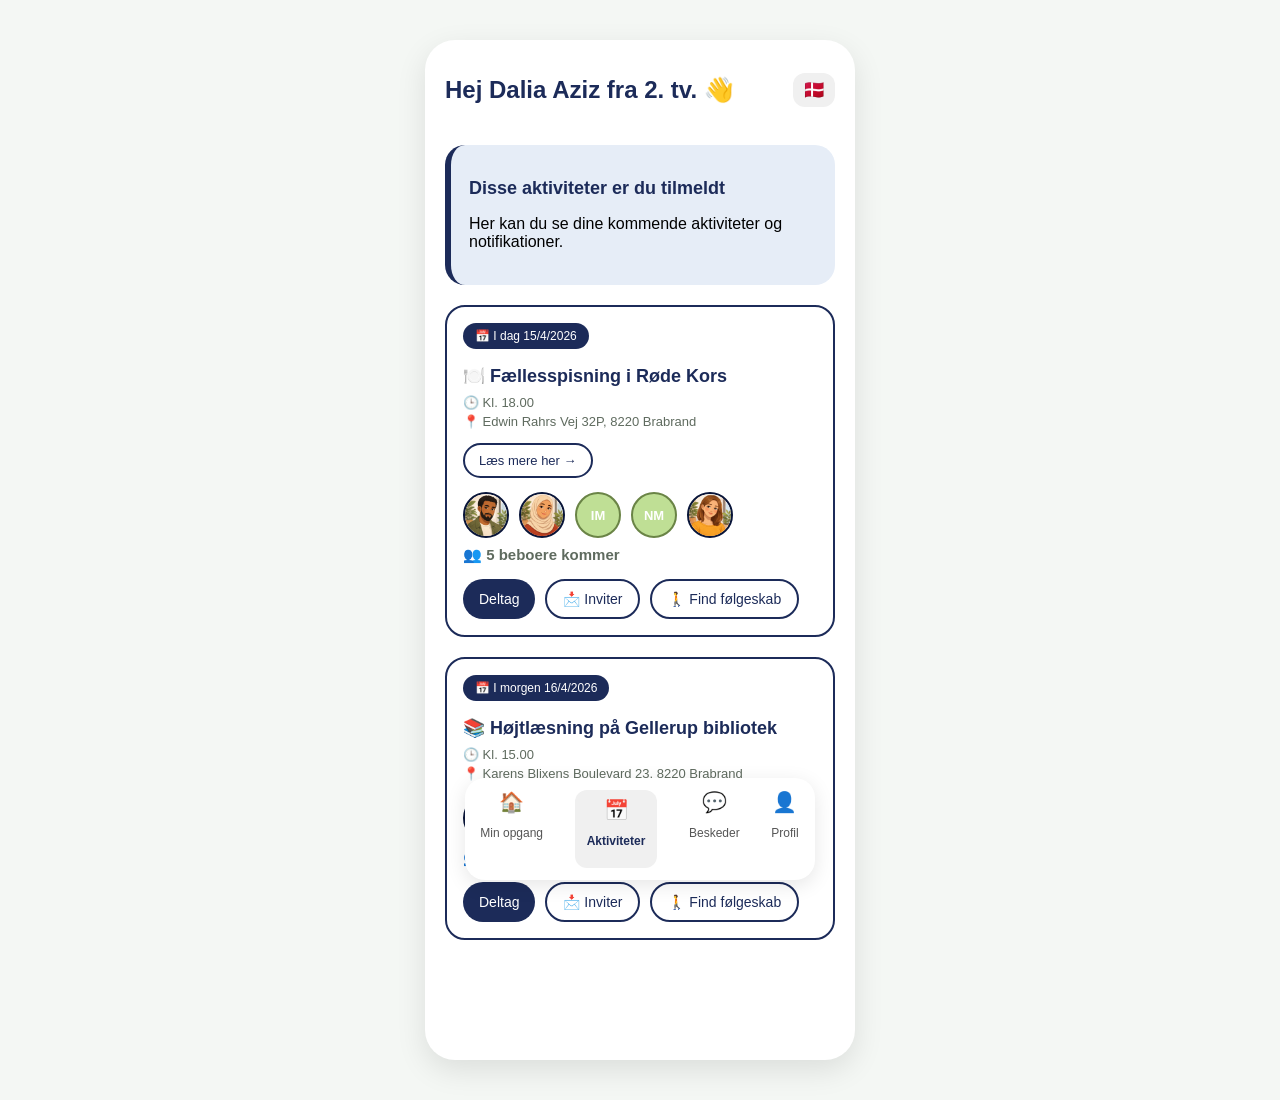
==== index.html @ 43ed88cd "Rename aktivitet.html to index.html" ====
<!DOCTYPE html>
<html lang="da">
<head>
  <meta charset="UTF-8">
  <meta name="viewport" content="width=device-width, initial-scale=1.0">
  <title>Aktiviteter</title>
  <link rel="stylesheet" href="aktivitet.css">
</head>
<body>

  <!-- Mobilside med hele indholdet -->
  <div class="side_mobil">

    <!-- Topsektion med velkomst og tilmeldt aktivitet -->
    <div class="top">

    <div class="top-header">
     <h1>Hej Dalia Aziz fra 2. tv. 👋</h1>
        <div class="sprog">🇩🇰</div>
     </div>

      <div class="tilmeldt-box">
        <h2>Disse aktiviteter er du tilmeldt</h2>
        <p>Her kan du se dine kommende aktiviteter og notifikationer.</p>

        <!-- Her kommer aktiviteter ind -->
        <div id="tilmeldte-aktiviteter">
          <div id="faellesspisning-info" class="skjult">
            <h4>🍽️ Fællesspisning i Røde Kors</h4>
            <p>🕒 I dag kl. 18.00</p>
            <p>📍 Edwin Rahrs Vej 32P, 8220 Brabrand</p>
          </div>
        </div>

      </div>
    </div>

    <!-- Første aktivitetskort -->
    <div class="kort">
      <div class="label">📅 I dag 15/4/2026</div>

      <h3>🍽️ Fællesspisning i Røde Kors</h3>

      <div class="detaljer">🕒 Kl. 18.00</div>
      <div class="detaljer">📍 Edwin Rahrs Vej 32P, 8220 Brabrand</div>
       <button class="laes-mere-btn open-laes-mere-popup">  Læs mere her → </button>

      <!-- Deltagere til aktiviteten -->
      <div class="deltagere" id="faellesspisning-deltagere">
        <img class="voksen" src="omar.png" alt="Profilbillede af Omar Mohamed, st. th">
        <img class="voksen" src="fadumo.png" alt="Profilbillede af Fadumo Mohamed, st. th">
        <span class="barn">IM</span>
        <span class="barn">NM</span>
        <img class="voksen" src="laila.png" alt="Profilbillede af Laila Nicolaisen, 1. th">
      </div>

      <p class="antal" id="faellesspisning-antal">👥 5 beboere kommer</p>

      <!-- Knapper til aktivitet -->
      <div class="knapper">
        <button class="primar">Deltag</button>
        <button class="sekundar open-popup">📩 Inviter</button>
        <button class="foelges-btn open-foelges-popup">🚶 Find følgeskab</button>
      </div>
    </div>

    <!-- Andet aktivitetskort -->
    <div class="kort">
      <div class="label">📅 I morgen 16/4/2026</div>

      <h3>📚 Højtlæsning på Gellerup bibliotek</h3>

      <div class="detaljer">🕒 Kl. 15.00</div>
      <div class="detaljer">📍 Karens Blixens Boulevard 23, 8220 Brabrand</div>

      <!-- Deltagere til aktiviteten -->
      <div class="deltagere">
        <img class="voksen" src="fatma.png" alt="Profilbillede af Fatma Jama, st. tv">
        <span class="barn">AJ</span>
        <span class="voksen">YK</span>
        <span class="barn">AK</span>
        <span class="barn">NK</span>
      </div>

      <p class="antal">👥 5 beboere kommer</p>

      <!-- Knapper til aktivitet -->
      <div class="knapper">
        <button class="primar">Deltag</button>
        <button class="sekundar">📩 Inviter</button>
        <button class="foelges-btn">🚶 Find følgeskab</button>
      </div>
    </div>

  </div>

  <!-- Popup til invitation af beboere -->
  <div class="popup-overlay" id="invitePopup">
    <div class="popup">
      <h2>Inviter beboere</h2>
      <p>Vælg de beboere du gerne vil invitere til aktiviteten.</p>

      <div class="beboer-liste">
        <label class="beboer allerede-med">
          <input type="checkbox" value="Omar Mohamed, st. th" checked disabled>
          <img class="avatar" src="omar.png" alt="Omar Mohamed, st. th">
          <span>Omar Mohamed, st. th (deltager)</span>
        </label>

        <label class="beboer allerede-med">
          <input type="checkbox" value="Fadumo Mohamed, st. th" checked disabled>
          <img class="avatar" src="fadumo.png" alt="Fadumo Mohamed, st. th">
          <span>Fadumo Mohamed, st. th (deltager)</span>
        </label>

        <label class="beboer allerede-med">
          <input type="checkbox" value="Ibrahim Mohamed, st. th" checked disabled>
          <div class="avatar barn-avatar">IM</div>
          <span>Ibrahim Mohamed, st. th (deltager)</span>
        </label>

        <label class="beboer allerede-med">
          <input type="checkbox" value="Nura Mohamed, st. th" checked disabled>
          <div class="avatar barn-avatar">NM</div>
          <span>Nura Mohamed, st. th (deltager)</span>
        </label>

        <label class="beboer">
          <input type="checkbox" value="Fatma Jama, st. tv">
          <img class="avatar" src="fatma.png" alt="Fatma Jama, st. tv">
          <span>Fatma Jama, st. tv</span>
        </label>

        <label class="beboer">
          <input type="checkbox" value="Abdi Jama, st. tv">
          <div class="avatar voksen-avatar">AJ</div>
          <span>Abdi Jama, st. tv</span>
        </label>

        <label class="beboer">
          <input type="checkbox" value="Ali Jama, st. tv">
          <div class="avatar barn-avatar">AJ</div>
          <span>Ali Jama, st. tv</span>
        </label>

        <label class="beboer allerede-med">
          <input type="checkbox" value="Laila Nicolaisen, 1. th" checked disabled>
          <img class="avatar" src="laila.png" alt="Laila Nicolaisen, 1. th">
          <span>Laila Nicolaisen, 1. th (deltager)</span>
        </label>

        <label class="beboer">
          <input type="checkbox" value="Isabella Nicolaisen, 1. th">
          <div class="avatar barn-avatar">IN</div>
          <span>Isabella Nicolaisen, 1. th</span>
        </label>

        <label class="beboer">
          <input type="checkbox" value="Bilal Karim, 1. tv">
          <div class="avatar voksen-avatar">BK</div>
          <span>Bilal Karim, 1. tv</span>
        </label>

        <label class="beboer">
          <input type="checkbox" value="Yasmin Karim, 1. tv">
          <div class="avatar voksen-avatar">YK</div>
          <span>Yasmin Karim, 1. tv</span>
        </label>

        <label class="beboer">
          <input type="checkbox" value="Aisha Karim, 1. tv">
          <div class="avatar barn-avatar">AK</div>
          <span>Aisha Karim, 1. tv</span>
        </label>

        <label class="beboer">
          <input type="checkbox" value="Noor Karim, 1. tv">
          <div class="avatar barn-avatar">NK</div>
          <span>Noor Karim, 1. tv</span>
        </label>

        <label class="beboer allerede-med">
          <input type="checkbox" value="Hani Warsame, 2. th" checked disabled>
          <img class="avatar" src="Hani.png" alt="Hani Warsame, 2. th">
          <span>Hani Warsame, 2. th (deltager)</span>
        </label>

        <label class="beboer">
          <input type="checkbox" value="Said Warsame, 2. th">
          <div class="avatar barn-avatar">SW</div>
          <span>Said Warsame, 2. th</span>
        </label>

        <label class="beboer allerede-med">
          <input type="checkbox" value="Ahmed Warsame, 2. th" checked disabled>
          <img class="avatar" src="ahmed.png" alt="Ahmed Warsame, 2. th">
          <span>Ahmed Warsame, 2. th (deltager)</span>
        </label>
      </div>

      <div class="popup-knapper">
        <button class="luk-btn" id="closePopup">Luk</button>
        <button class="send-btn" id="sendInvite">Send invitation</button>
      </div>

      <div class="feedback" id="feedback"></div>
    </div>
  </div>

  <!-- Popup til at finde følgeskab -->
  <div class="popup-overlay" id="foelgesPopup">
    <div class="popup">
      <h2>Find følgeskab</h2>
      <p>Vælg de beboere der allerede deltager og som du vil spørge om de vil følges.</p>

      <div class="beboer-liste">
        <label class="beboer">
          <input type="checkbox" value="Omar Mohamed, st. th">
          <img class="avatar" src="omar.png" alt="Omar Mohamed, st. th">
          <span>Omar Mohamed, st. th</span>
        </label>

        <label class="beboer">
          <input type="checkbox" value="Fadumo Mohamed, st. th">
          <img class="avatar" src="fadumo.png" alt="Fadumo Mohamed, st. th">
          <span>Fadumo Mohamed, st. th</span>
        </label>

        <label class="beboer">
          <input type="checkbox" value="Nura Mohamed, st. th">
          <div class="avatar barn-avatar">NM</div>
          <span>Nura Mohamed, st. th</span>
        </label>

        <label class="beboer">
          <input type="checkbox" value="Ibrahim Mohamed, st. th">
          <div class="avatar barn-avatar">IM</div>
          <span>Ibrahim Mohamed, st. th</span>
        </label>

        <label class="beboer">
          <input type="checkbox" value="Laila Nicolaisen, 1. th">
          <img class="avatar" src="laila.png" alt="Laila Nicolaisen, 1. th">
          <span>Laila Nicolaisen, 1. th</span>
        </label>
      </div>

      <div class="popup-knapper">
        <button class="luk-btn" id="closeFoelgesPopup">Luk</button>
        <button class="send-btn" id="sendFoelges">Send forespørgsel</button>
      </div>

      <div class="feedback" id="foelgesFeedback"></div>
    </div>
  </div>

  <!-- Popup til læs mere om fællesspisning -->
<div class="popup-overlay" id="laesMerePopup">
  <div class="popup">
    <h2>🍽️ Fællesspisning i Røde Kors</h2>

    <!-- Her kan du selv sætte dit billede ind -->
    <img class="laes-mere-billede" src="spis.png" alt="Fællesspisning i Røde Kors">

    <p>
      Hyggelig fællesspisning i varme rammer. Kom alene eller sammen med andre.
    </p>

    <div class="popup-knapper">
      <button class="luk-btn" id="closeLaesMerePopup">Luk</button>
    </div>
  </div>
</div>

  <!-- Bundmenu -->
  <div class="bund-menu">
    <a href="minopgang.html" class="menu-item">
      <span>🏠</span>
      <p>Min opgang</p>
    </a>

    <a href="aktivitet.html" class="menu-item active">
      <span>📅</span>
      <p>Aktiviteter</p>
    </a>

    <a href="besked.html" class="menu-item">
      <span>💬</span>
      <p>Beskeder</p>
    </a>

    <div class="menu-item">
      <span>👤</span>
      <p>Profil</p>
    </div>
  </div>

  <script src="aktivitet.js"></script>
</body>
</html>
---- aktivitet.css ----
/* Baggrund på hele siden */
body {
  background-color: #f4f7f4;
  font-family: Arial, sans-serif;
  margin: 0;
}

/* Mobilvisning / app-container */
.side_mobil {
  max-width: 390px;
  margin: 40px auto;
  background: white;
  border-radius: 30px;
  padding: 20px;
  padding-bottom: 100px;
  box-shadow: 0 10px 30px rgba(0,0,0,0.1);
}

.top {
  display: flex;
  flex-direction: column; /* 🔥 vigtig */
  gap: 15px;
}

.top-header {
  display: flex;
  justify-content: space-between;
  align-items: center;
}

/* Overskrifter */
h1 {
  font-size: 24px;
  color: #1c2b59;
}

.sprog {
  font-size: 18px;
  cursor: pointer;
  background: #f0f0f0;
  padding: 6px 10px;
  border-radius: 12px;
  transition: 0.2s;
}

h2 {
  font-size: 18px;
  color: #1c2b59;
  margin-bottom: 8px;
}

h3 {
  margin: 8px 0;
  color: #1c2b59;
  font-size: 18px;
  font-weight: bold;
}

h4 {
  font-weight: bold;
}

/* Topboks med tilmeldt aktivitet */
.tilmeldt-box {
  background: #e6edf7;
  border-left: 6px solid #1c2b59;
  padding: 18px;
  border-radius: 20px;
  margin-top: 10px;
  margin-bottom: 20px;
}

/* Selve aktivitetskortene */
.kort {
  background: white;
  border: 2px solid #1c2b59;
  border-radius: 20px;
  padding: 16px;
  margin-bottom: 20px;
}

/* Dato-label øverst på kort */
.label {
  background: #1c2b59;
  color: white;
  padding: 6px 12px;
  border-radius: 999px;
  font-size: 12px;
  display: inline-block;
  margin-bottom: 8px;
}

/* Tekst med tid og adresse */
.detaljer {
  font-size: 13px;
  color: #5f6b5f;
  margin: 4px 0;
}

/* Deltagere på række */
.deltagere {
  display: flex;
  flex-wrap: wrap;
  gap: 10px;
  margin-top: 14px;
  margin-bottom: 8px;
}

/* Cirkler til voksne */
.voksen {
  width: 42px;
  height: 42px;
  border-radius: 50%;
  display: inline-flex;
  justify-content: center;
  align-items: center;
  background-color: #3e496b;
  color: white;
  font-size: 13px;
  font-weight: bold;
  overflow: hidden;
  object-fit: cover;
  border: 2px solid #091539;
}

/* Cirkler til børn */
.barn {
  width: 42px;
  height: 42px;
  border-radius: 50%;
  display: inline-flex;
  justify-content: center;
  align-items: center;
  background-color: #bfdf95;
  color: white;
  font-size: 13px;
  font-weight: bold;
  overflow: hidden;
  object-fit: cover;
  border: 2px solid #6a8446;
}

/* Tekst med antal deltagere */
.antal {
  margin-top: 8px;
  font-size: 15px;
  color: #5f6b5f;
  font-weight: 600;
}

/* Knapper generelt */
button {
  padding: 10px 16px;
  border-radius: 20px;
  font-size: 14px;
  cursor: pointer;
  border: none;
}

/* Primær knap */
.primar {
  background: #1c2b59;
  color: white;
}

/* Når man deltager i en aktivitet */
.primar.aktiv {
  background: #779d44 !important;
  color: white;
}

/* Sekundær Inviter knap */
.sekundar {
  background: transparent;
  border: 2px solid #1c2b59;
  color: #1c2b59;
}

/* Knap til at finde følgeskab */
.foelges-btn {
  background: transparent;
  border: 2px solid #1c2b59;
  color: #1c2b59;
}

.foelges-btn:hover {
  background: #d6d6d6;
}

/* Knap i topboksen */
.inviter-btn {
  background: transparent;
  border: 2px solid #1c2b59;
  color: #1c2b59;
}

.inviter-btn:hover {
  background: #d6d6d6;
}

/* Område med knapper på kortene */
.knapper {
  margin-top: 12px;
  display: flex;
  gap: 10px;
  flex-wrap: wrap;
}

/* Læs mere-knap */
.laes-mere-btn {
  display: inline-flex;
  align-items: center;
  gap: 6px;
  background: transparent;
  border: 2px solid #1c2b59;
  color: #1c2b59;
  padding: 8px 14px;
  border-radius: 20px;
  font-size: 13px;
  cursor: pointer;
  margin-top: 10px;
}

.laes-mere-btn:hover {
  background: #d6d6d6;
}

/* Billede i læs mere-popup */
.laes-mere-billede {
  width: 100%;
  height: 160px;
  object-fit: cover;
  border-radius: 16px;
  margin: 12px 0;
}

/* Bundmenu */
.bund-menu {
  position: fixed;
  bottom: 20px;
  left: 50%;
  transform: translateX(-50%);
  width: 350px;
  display: flex;
  justify-content: space-around;
  padding: 12px 0;
  border-radius: 20px;
  background: white;
  box-shadow: 0 5px 20px rgba(0,0,0,0.1);
}

/* Hvert menupunkt */
.menu-item {
  text-align: center;
  font-size: 12px;
  color: #555;
  text-decoration: none;
}

.menu-item span {
  font-size: 20px;
}

/* Aktivt menupunkt */
.menu-item.active {
  background-color: #f0f0f0;
  padding: 8px 12px;
  border-radius: 12px;
  color: #1c2b59;
  font-weight: bold;
}

.menu-item.active span {
  display: block;
}

/* Mørk baggrund bag popup */
.popup-overlay {
  position: fixed;
  inset: 0;
  background: rgba(0, 0, 0, 0.45);
  display: none;
  justify-content: center;
  align-items: center;
  z-index: 999;
  padding: 20px;
}

/* Viser popup når klassen er aktiv */
.popup-overlay.vis {
  display: flex;
}

/* Selve popup-boksen */
.popup {
  background: white;
  width: 100%;
  max-width: 360px;
  max-height: 80vh;
  border-radius: 24px;
  padding: 20px;
  box-shadow: 0 10px 30px rgba(0,0,0,0.2);
  overflow: hidden;
  display: flex;
  flex-direction: column;
}

.popup h2 {
  margin-top: 0;
  margin-bottom: 8px;
}

.popup p {
  color: #5f6b5f;
  font-size: 14px;
  margin-bottom: 16px;
}

/* Liste over beboere i popup */
.beboer-liste {
  display: flex;
  flex-direction: column;
  gap: 12px;
  margin-bottom: 20px;
  overflow-y: auto;
  max-height: 320px;
  padding-right: 6px;
}

/* Hver beboer i listen */
.beboer {
  display: flex;
  align-items: center;
  gap: 12px;
  padding: 10px 12px;
  border: 1px solid #d5dfd5;
  border-radius: 16px;
}

/* Checkbox */
.beboer input {
  transform: scale(1.2);
  accent-color: #1c2b59;
}

/* Avatar generelt */
.avatar {
  width: 38px;
  height: 38px;
  border-radius: 50%;
  display: flex;
  align-items: center;
  justify-content: center;
  font-size: 13px;
  font-weight: bold;
  color: white;
  flex-shrink: 0;
  object-fit: cover;
}

/* Avatar for voksne */
.voksen-avatar {
  background: #1c2b59;
  border: 2px solid #091539;
}

/* Avatar for børn */
.barn-avatar {
  background: #88AE55;
  border: 2px solid #52702b;
}

/* Dem der allerede deltager */
.allerede-med {
  opacity: 0.5;
}

/* Gør checkbox tydelig når den ikke kan bruges */
.beboer input:disabled {
  cursor: not-allowed;
}

/* Knapper i popup */
.popup-knapper {
  display: flex;
  gap: 10px;
  justify-content: flex-end;
  flex-wrap: wrap;
}

/* Luk-knap */
.luk-btn {
  background: #eeeeee;
  color: #333;
}

/* Send-knap */
.send-btn {
  background: #1c2b59;
  color: white;
}

/* Besked efter handling */
.feedback {
  margin-top: 12px;
  font-size: 14px;
  color: #1c2b59;
  font-weight: bold;
}

.skjult {
  display: none;
}
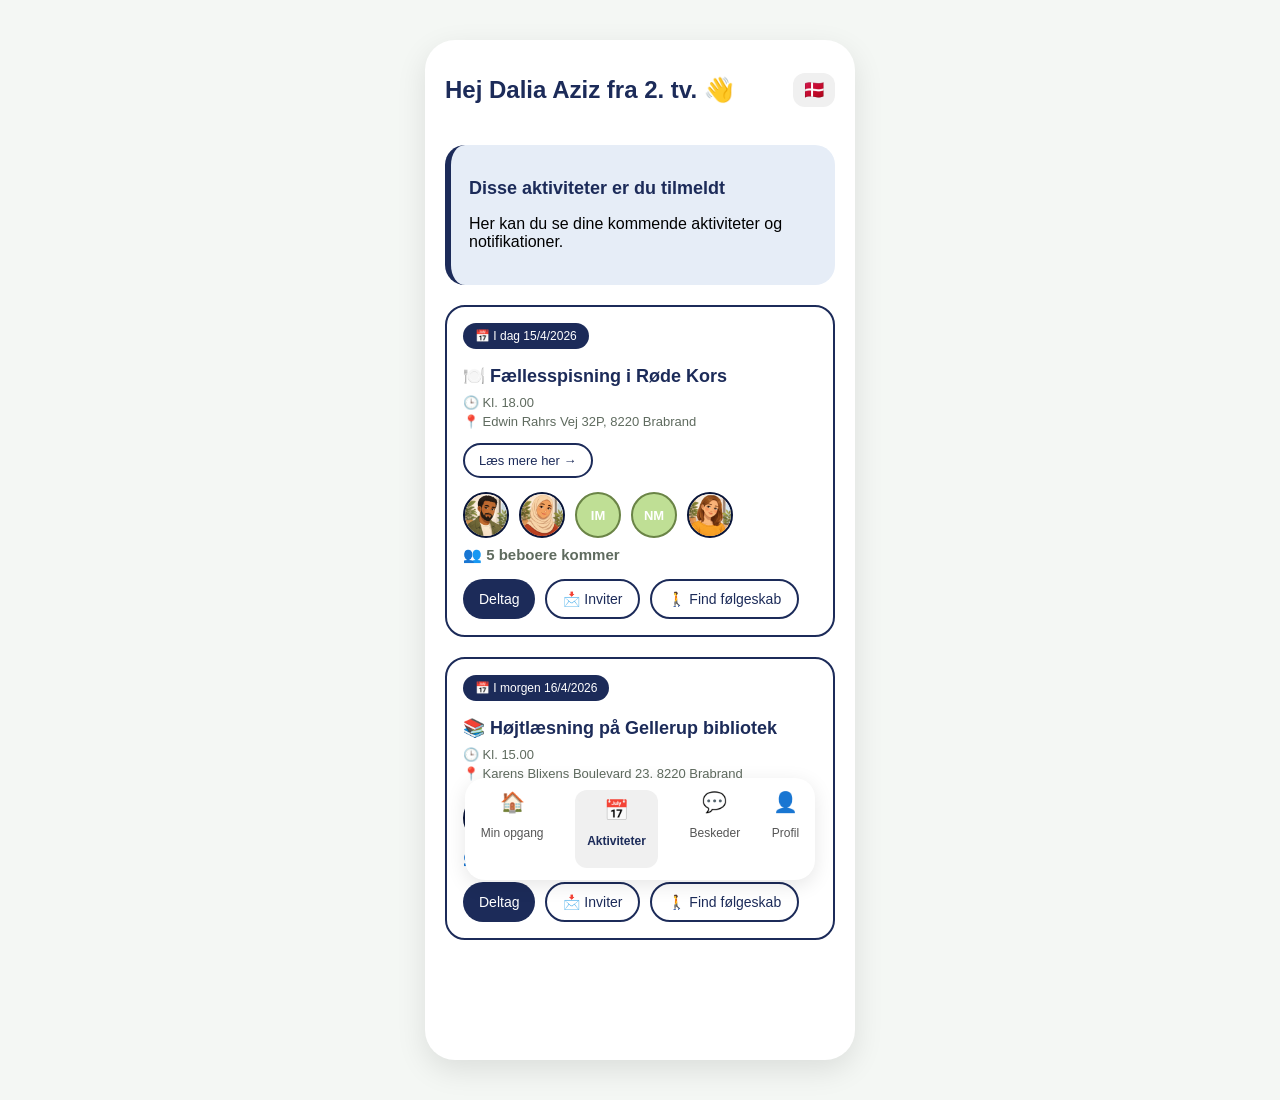
==== commit 535d3acb: "Update index.html" ====
--- a/index.html
+++ b/index.html
@@ -279,7 +279,7 @@
       <p>Min opgang</p>
     </a>
 
-    <a href="aktivitet.html" class="menu-item active">
+    <a href="index.html" class="menu-item active">
       <span>📅</span>
       <p>Aktiviteter</p>
     </a>
